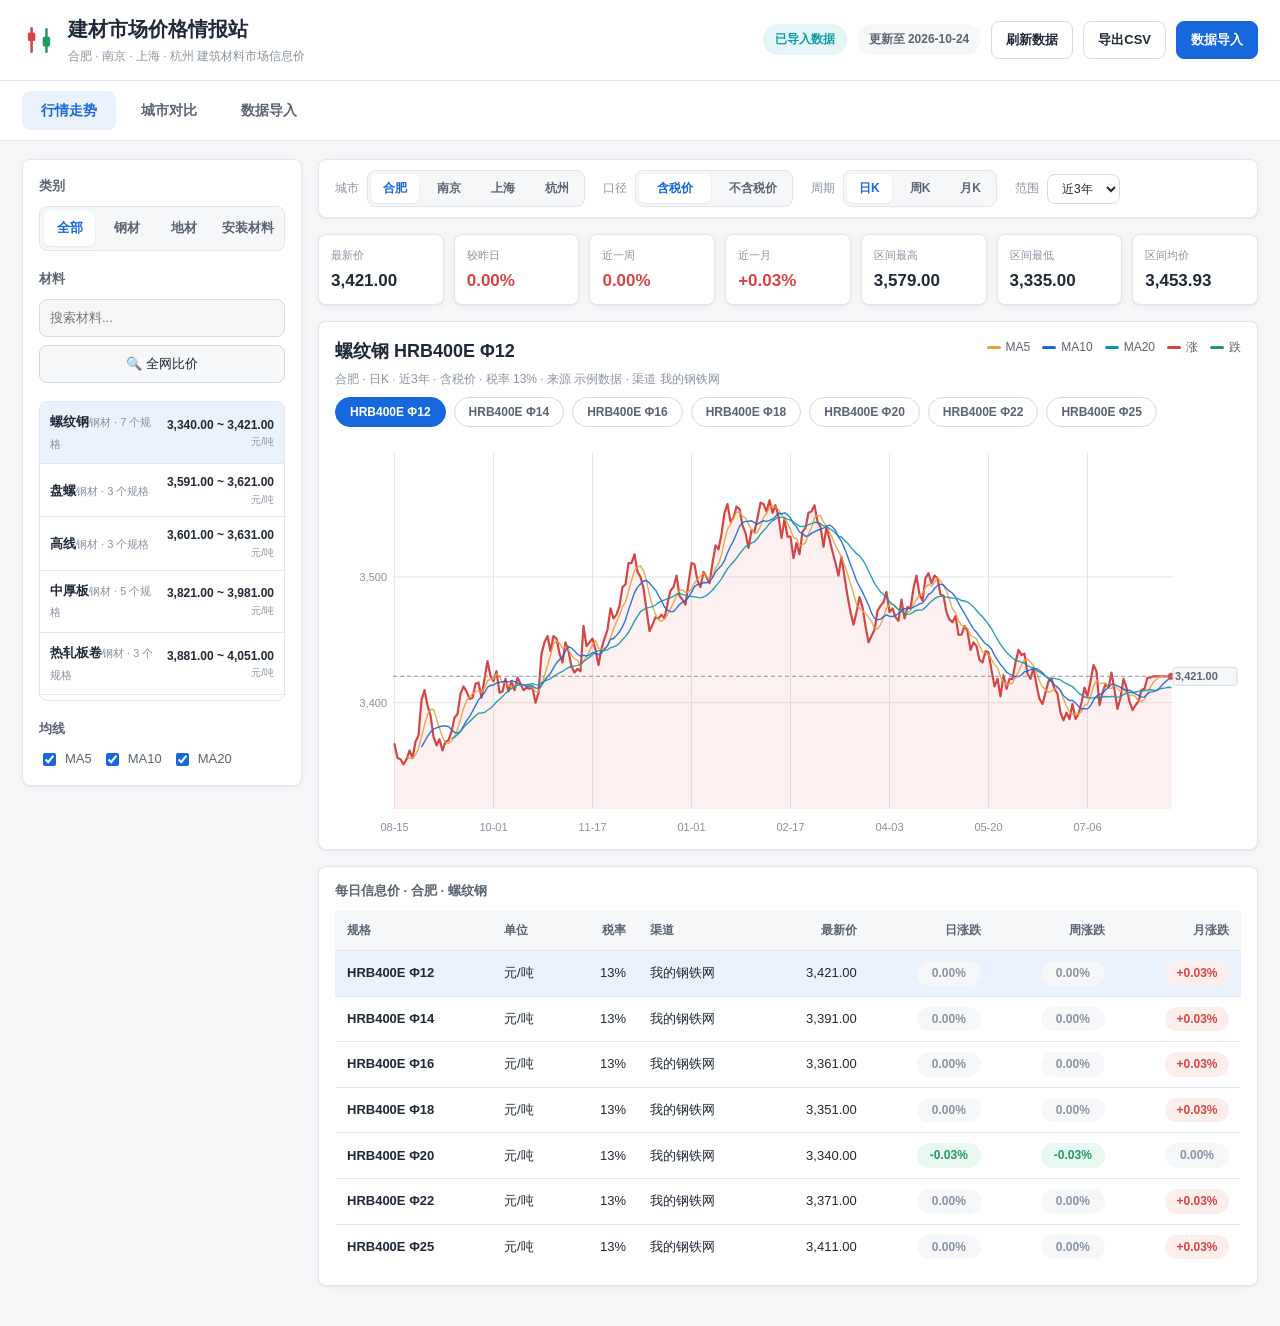
==== web/index.html @ da62ad1b "feat: 钢材新增硅钢（无取向/取向）5个规格；新增全网比价搜索（京东/淘宝 Top20 带图）" ====
<!DOCTYPE html>
<html lang="zh-CN">
<head>
  <meta charset="UTF-8">
  <meta name="viewport" content="width=device-width, initial-scale=1">
  <meta name="color-scheme" content="light">
  <title>建材市场价格情报站</title>
  <link rel="icon" href="data:image/svg+xml,%3Csvg xmlns='http://www.w3.org/2000/svg' viewBox='0 0 32 32'%3E%3Crect x='4' y='9' width='7' height='9' rx='1.5' fill='%23d64545'/%3E%3Cline x1='7.5' y1='5' x2='7.5' y2='27' stroke='%23d64545' stroke-width='2.4'/%3E%3Crect x='21' y='13' width='7' height='9' rx='1.5' fill='%231f9d61'/%3E%3Cline x1='24.5' y1='6' x2='24.5' y2='27' stroke='%231f9d61' stroke-width='2.4'/%3E%3C/svg%3E">
  <link rel="stylesheet" href="styles.css?v=20261024a">
</head>
<body>
  <header class="app-header">
    <div class="brand">
      <svg class="brand-icon" viewBox="0 0 32 32" aria-hidden="true">
        <line x1="9" y1="5" x2="9" y2="9" stroke="#d64545" stroke-width="2.4" stroke-linecap="round"/>
        <line x1="9" y1="17" x2="9" y2="27" stroke="#d64545" stroke-width="2.4" stroke-linecap="round"/>
        <rect x="5.5" y="9" width="7" height="8" rx="1.5" fill="#d64545"/>
        <line x1="23" y1="6" x2="23" y2="13" stroke="#1f9d61" stroke-width="2.4" stroke-linecap="round"/>
        <line x1="23" y1="22" x2="23" y2="27" stroke="#1f9d61" stroke-width="2.4" stroke-linecap="round"/>
        <rect x="19.5" y="13" width="7" height="9" rx="1.5" fill="#1f9d61"/>
      </svg>
      <div class="brand-text">
        <h1>建材市场价格情报站</h1>
        <p>合肥 · 南京 · 上海 · 杭州 建筑材料市场信息价</p>
      </div>
    </div>
    <div class="header-actions">
      <span id="sourceBadge" class="source-badge">示例数据</span>
      <span id="updateBadge" class="update-badge">更新中…</span>
      <button id="refreshBtn" class="btn ghost" type="button" title="立即检查并更新到最新交易日">刷新数据</button>
      <button id="exportBtn" class="btn ghost" type="button" title="导出当前行情数据为 CSV">导出CSV</button>
      <button id="goImportBtn" class="btn primary" type="button">数据导入</button>
    </div>
  </header>

  <nav class="tab-bar" aria-label="主导航">
    <button class="tab active" data-view="market" type="button">行情走势</button>
    <button class="tab" data-view="compare" type="button">城市对比</button>
    <button class="tab" data-view="import" type="button">数据导入</button>
  </nav>

  <main id="app" class="app-main">
    <section id="view-market" class="view active">
      <div class="market-layout">
        <aside class="panel controls-panel">
          <div class="panel-title">类别</div>
          <div id="categorySeg" class="segmented"></div>
          <div class="panel-title">材料</div>
          <input id="materialSearch" class="search-input" type="search" placeholder="搜索材料..." autocomplete="off">
          <button id="webSearchBtn" class="ws-open-btn" type="button">🔍 全网比价</button>
          <div id="materialList" class="material-list"></div>
          <div class="panel-title ma-title">均线</div>
          <div id="maToggles" class="ma-toggles">
            <label><input type="checkbox" data-ma="ma5" checked> MA5</label>
            <label><input type="checkbox" data-ma="ma10" checked> MA10</label>
            <label><input type="checkbox" data-ma="ma20" checked> MA20</label>
          </div>
        </aside>

        <div class="market-main">
          <div class="panel quick-controls">
            <div class="quick-group">
              <span class="quick-label">城市</span>
              <div id="citySeg" class="segmented"></div>
            </div>
            <div class="quick-group">
              <span class="quick-label">口径</span>
              <div id="priceModeSeg" class="segmented"></div>
            </div>
            <div class="quick-group">
              <span class="quick-label">周期</span>
              <div id="periodSeg" class="segmented"></div>
            </div>
            <div class="quick-group">
              <span class="quick-label">范围</span>
              <select id="rangeSelect" class="range-select">
                <option value="1">近1月</option>
                <option value="3">近3月</option>
                <option value="6">近6月</option>
                <option value="12">近1年</option>
                <option value="36" selected>近3年</option>
                <option value="0">全部</option>
              </select>
            </div>
          </div>
          <div id="quoteStrip" class="quote-strip"></div>
          <div class="panel chart-panel">
            <div class="chart-head">
              <div class="chart-title-box">
                <h2 id="chartTitle">螺纹钢</h2>
                <p id="chartSub" class="chart-sub"></p>
              </div>
              <div id="maLegend" class="ma-legend"></div>
            </div>
            <div id="specChips" class="spec-chips"></div>
            <div id="candleChart" class="chart-wrap"></div>
          </div>
          <div id="priceTablePanel" class="panel table-panel">
            <div class="panel-title">每日信息价 · <span id="tableCityLabel">合肥</span></div>
            <div class="table-scroll">
              <table id="priceTable" class="data-table"></table>
            </div>
            <div id="priceCards" class="price-cards"></div>
          </div>
        </div>
      </div>

      <div class="panel web-search-panel hidden" id="webSearchPanel">
        <div class="panel-title">全网比价 <span class="ws-sub">京东 / 淘宝 · 最相关 20 条</span></div>
        <div class="ws-bar">
          <input id="webSearchKw" class="search-input" type="search" placeholder="输入材料或商品关键词，如：不锈钢板 304、PPR水管、硅钢..." autocomplete="off">
          <button id="webSearchGo" class="btn ws-go-btn" type="button">搜索</button>
        </div>
        <div id="webSearchStatus" class="ws-status"></div>
        <div id="webSearchResults" class="ws-grid"></div>
      </div>
    </section>

    <section id="view-compare" class="view">
      <div class="panel compare-toolbar">
        <div class="toolbar-group">
          <label for="compareMaterialSelect">材料</label>
          <select id="compareMaterialSelect"></select>
        </div>
        <div class="toolbar-group">
          <label for="comparePeriodSelect">周期</label>
          <select id="comparePeriodSelect">
            <option value="daily">日K</option>
            <option value="weekly">周K</option>
            <option value="monthly">月K</option>
          </select>
        </div>
        <div class="toolbar-group">
          <label for="compareRangeSelect">时间范围</label>
          <select id="compareRangeSelect">
            <option value="1">近1月</option>
            <option value="3">近3月</option>
            <option value="6" selected>近6月</option>
            <option value="12">近1年</option>
            <option value="36" selected>近3年</option>
            <option value="0">全部</option>
          </select>
        </div>
        <div class="toolbar-group">
          <label for="comparePriceModeSelect">价格口径</label>
          <select id="comparePriceModeSelect">
            <option value="tax">含税价</option>
            <option value="noTax">不含税价</option>
          </select>
        </div>
      </div>

      <div class="panel chart-panel">
        <div class="chart-head">
          <div class="chart-title-box">
            <h2>城市涨跌对比</h2>
            <p id="compareSub" class="chart-sub"></p>
          </div>
          <div id="compareLegend" class="ma-legend"></div>
        </div>
        <div id="compareChart" class="chart-wrap tall"></div>
      </div>

      <div class="panel table-panel">
        <div class="panel-title">城市行情对比</div>
        <div class="table-scroll">
          <table id="compareTable" class="data-table"></table>
        </div>
      </div>

      <div id="miniGrid" class="mini-grid"></div>
    </section>

    <section id="view-import" class="view">
      <div class="panel">
        <div class="panel-title">快速读取市场信息价</div>
        <p class="import-hint">
          从造价信息网站、价格发布页复制文本，或上传 CSV / TXT 文件后点击“解析预览”。支持“日期 城市 材料 价格”以及“日期,城市,材料,价格”等常见格式。
        </p>
        <textarea id="importText" class="import-textarea" placeholder="示例：
2026-08-01 合肥 螺纹钢 HRB400E Φ12-14 3620元/吨
2026-08-01 南京 螺纹钢 HRB400E Φ12-14 3700元/吨
2026-08-01 上海 螺纹钢 HRB400E Φ12-14 3850元/吨
2026-08-01 杭州 螺纹钢 HRB400E Φ12-14 3840元/吨

或 CSV 格式：
日期,城市,材料,价格
2026-08-01,合肥,水泥,385
2026-08-02,合肥,水泥,388"></textarea>
        <div class="import-actions">
          <input id="fileInput" type="file" accept=".csv,.txt,.tsv" hidden>
          <button id="fileBtn" class="btn ghost" type="button">选择文件</button>
          <button id="parseBtn" class="btn primary" type="button">解析预览</button>
          <button id="clearImportBtn" class="btn ghost" type="button">清空</button>
        </div>
      </div>

      <div class="panel">
        <div class="panel-title">每日自动更新</div>
        <p class="import-hint">
          页面每次打开、每 30 分钟和跨天时都会自动检查，并把行情补到最新交易日。你也可以填写自己的数据接口地址（JSON 或 CSV，含日期、城市、材料、含税价/不含税价、来源等字段），页面会按此地址每日自动拉取；钢铁类材料优先采用我的钢铁网，有色材料采用上海有色网，其他材料采用广材网。
        </p>
        <div class="update-row">
          <input id="dataUrlInput" class="search-input" type="url" placeholder="https://你的数据接口/price.json（可留空）">
          <button id="saveDataUrlBtn" class="btn primary" type="button">保存并更新</button>
          <button id="clearDataUrlBtn" class="btn ghost" type="button">清除</button>
        </div>
        <div id="updateStatus" class="update-status"></div>
        <p class="mode-tip">广材网等网站需要登录授权，浏览器直接抓取会被跨域限制拦截；推荐由后端每日抓取后提供 JSON/CSV 地址（参考项目里的 server 目录）。未配置外部数据源时，页面会用内置行情自动延续到最新交易日，保证每天打开都是最新的。</p>
      </div>

      <div id="importPreview" class="import-preview hidden"></div>

      <div class="panel">
        <div class="panel-title">支持格式</div>
        <div class="format-guide">
          <div class="guide-col">
            <h3>带表头的 CSV / TSV</h3>
            <pre>日期,城市,材料,规格,单位,税率,含税价,不含税价,来源
2026-08-01,合肥,螺纹钢,HRB400E Φ12-14,元/吨,13%,3620,3203.54,广材网
2026-08-01,南京,螺纹钢,HRB400E Φ12-14,元/吨,13%,3710,3283.19,广材网</pre>
            <p>列名可包含：日期、城市、材料、规格、单位、税率、含税价、不含税价、来源/渠道；只填其中一种价格会自动换算。同一材料同一天有多条记录时按渠道优先级取数：我的钢铁网 / 上海有色网 &gt; 广材网 &gt; 造价信息网 &gt; 手动导入。</p>
          </div>
          <div class="guide-col">
            <h3>网页复制的纯文本</h3>
            <pre>8月1日 合肥 螺纹钢 3620元/吨
2026-08-01 上海 水泥 P.O42.5 445元/吨</pre>
            <p>自动识别日期、城市、材料名称与价格；未标注城市时按当前选中城市处理。</p>
          </div>
          <div class="guide-col">
            <h3>其他说明</h3>
            <ul>
              <li>应用导入数据后会替换当前行情数据，可用“恢复示例数据”还原。</li>
              <li>只提供单日价格时，K 线会以该价格绘制。</li>
              <li>当前版本支持合肥、南京、上海、杭州四城。</li>
            </ul>
          </div>
        </div>
      </div>
    </section>
  </main>

  <div id="toast" class="toast hidden" role="status"></div>
  <script src="data.js?v=20261024a"></script>
  <script src="app.js?v=20261024a"></script>
</body>
</html>
---- web/styles.css ----
:root {
  --bg: #f5f7f9;
  --panel: #ffffff;
  --line: #e3e7ec;
  --line-strong: #d4dae2;
  --text: #1f2937;
  --text-2: #5b6472;
  --text-3: #8a93a1;
  --primary: #1668dc;
  --primary-weak: #eaf2fe;
  --up: #d64545;
  --up-weak: #fdeeee;
  --down: #1f9d61;
  --down-weak: #e9f8f0;
  --amber: #e8a13c;
  --amber-weak: #fdf3e2;
  --teal: #0e9aa7;
  --teal-weak: #e6f6f7;
  --radius: 8px;
  --shadow: 0 1px 2px rgba(16, 24, 40, 0.05), 0 1px 8px rgba(16, 24, 40, 0.04);
  font-size: 16px;
}

* {
  box-sizing: border-box;
}

html,
body {
  margin: 0;
  padding: 0;
}

body {
  background: var(--bg);
  color: var(--text);
  font-family: -apple-system, BlinkMacSystemFont, "Segoe UI", "PingFang SC", "Hiragino Sans GB", "Microsoft YaHei", sans-serif;
  font-size: 14px;
  line-height: 1.55;
}

button,
select,
input,
textarea {
  font: inherit;
  color: inherit;
}

button {
  cursor: pointer;
}

.hidden {
  display: none !important;
}

.app-header {
  display: flex;
  align-items: center;
  justify-content: space-between;
  gap: 20px;
  padding: 14px 22px;
  background: var(--panel);
  border-bottom: 1px solid var(--line);
}

.brand {
  display: flex;
  align-items: center;
  gap: 12px;
  min-width: 0;
}

.brand-icon {
  width: 34px;
  height: 34px;
  flex-shrink: 0;
}

.brand-text h1 {
  margin: 0;
  font-size: 20px;
  font-weight: 700;
  letter-spacing: 0;
  white-space: nowrap;
}

.brand-text p {
  margin: 2px 0 0;
  font-size: 12px;
  color: var(--text-3);
  white-space: nowrap;
}

.header-actions {
  display: flex;
  align-items: center;
  gap: 10px;
  flex-shrink: 0;
}

.source-badge {
  display: inline-flex;
  align-items: center;
  gap: 6px;
  padding: 6px 12px;
  border-radius: 999px;
  background: var(--primary-weak);
  color: var(--primary);
  font-size: 12px;
  font-weight: 600;
  white-space: nowrap;
}

.source-badge.imported {
  background: var(--teal-weak);
  color: var(--teal);
}

.update-badge {
  display: inline-flex;
  align-items: center;
  padding: 6px 12px;
  border-radius: 999px;
  background: var(--bg);
  color: var(--text-2);
  font-size: 12px;
  font-weight: 600;
  white-space: nowrap;
  font-variant-numeric: tabular-nums;
}

.btn {
  display: inline-flex;
  align-items: center;
  justify-content: center;
  gap: 6px;
  border: 1px solid var(--line-strong);
  border-radius: var(--radius);
  background: var(--panel);
  padding: 8px 14px;
  font-size: 13px;
  font-weight: 600;
  color: var(--text);
  transition: background 0.15s, border-color 0.15s, transform 0.1s;
}

.btn:hover {
  background: var(--bg);
}

.btn:active {
  transform: translateY(1px);
}

.btn.primary {
  background: var(--primary);
  border-color: var(--primary);
  color: #fff;
}

.btn.primary:hover {
  background: #1155c4;
}

.btn.ghost {
  border-color: var(--line-strong);
  background: transparent;
}

.tab-bar {
  display: flex;
  gap: 6px;
  padding: 10px 22px;
  background: var(--panel);
  border-bottom: 1px solid var(--line);
  position: sticky;
  top: 0;
  z-index: 20;
}

.tab {
  border: 1px solid transparent;
  border-radius: var(--radius);
  background: transparent;
  padding: 8px 18px;
  font-size: 14px;
  font-weight: 600;
  color: var(--text-2);
}

.tab:hover {
  color: var(--primary);
  background: var(--bg);
}

.tab.active {
  background: var(--primary-weak);
  color: var(--primary);
}

.app-main {
  max-width: 1440px;
  margin: 0 auto;
  padding: 18px 22px 40px;
  min-width: 0;
}

.view {
  display: none;
  min-width: 0;
}

.view.active {
  display: block;
}

.panel {
  background: var(--panel);
  border: 1px solid var(--line);
  border-radius: var(--radius);
  box-shadow: var(--shadow);
  padding: 16px;
}

.panel-title {
  font-size: 13px;
  font-weight: 700;
  color: var(--text-2);
  margin: 0 0 10px;
}

.market-layout {
  display: grid;
  grid-template-columns: 280px minmax(0, 1fr);
  gap: 16px;
  align-items: start;
  min-width: 0;
}

.controls-panel {
  position: sticky;
  top: 68px;
  max-height: calc(100vh - 90px);
  overflow: auto;
  min-width: 0;
  max-width: 100%;
}

.controls-panel .panel-title:not(:first-child) {
  margin-top: 18px;
}

.segmented {
  display: grid;
  grid-auto-flow: column;
  grid-auto-columns: 1fr;
  gap: 6px;
  background: var(--bg);
  border: 1px solid var(--line);
  border-radius: var(--radius);
  padding: 4px;
}

.seg-btn {
  border: none;
  background: transparent;
  border-radius: 6px;
  padding: 7px 6px;
  font-size: 13px;
  font-weight: 600;
  color: var(--text-2);
  white-space: nowrap;
}

.seg-btn:hover {
  color: var(--primary);
}

.seg-btn.active {
  background: var(--panel);
  color: var(--primary);
  box-shadow: 0 1px 2px rgba(16, 24, 40, 0.08);
}

.search-input {
  width: 100%;
  border: 1px solid var(--line-strong);
  border-radius: var(--radius);
  background: var(--bg);
  padding: 8px 10px;
  font-size: 13px;
  outline: none;
}

.search-input:focus {
  border-color: var(--primary);
  background: var(--panel);
}

.material-list {
  max-height: 300px;
  overflow: auto;
  border: 1px solid var(--line);
  border-radius: var(--radius);
  margin-top: 8px;
  min-width: 0;
  max-width: 100%;
}

.mat-item {
  display: flex;
  align-items: center;
  gap: 10px;
  width: 100%;
  border: none;
  border-bottom: 1px solid var(--line);
  background: transparent;
  padding: 9px 10px;
  text-align: left;
}

.mat-item:last-child {
  border-bottom: none;
}

.mat-item:hover {
  background: var(--bg);
}

.mat-item.active {
  background: var(--primary-weak);
}

.mat-name {
  font-size: 13px;
  font-weight: 600;
  color: var(--text);
}

.mat-spec {
  font-size: 11px;
  color: var(--text-3);
  margin-top: 2px;
}

.mat-price {
  margin-left: auto;
  text-align: right;
  font-size: 12px;
  font-weight: 700;
  color: var(--text);
  font-variant-numeric: tabular-nums;
  white-space: nowrap;
}

.mat-price small {
  display: block;
  font-size: 10px;
  font-weight: 500;
  color: var(--text-3);
}

.ma-toggles {
  display: flex;
  gap: 10px;
  flex-wrap: wrap;
}

.ma-toggles label {
  display: inline-flex;
  align-items: center;
  gap: 6px;
  font-size: 13px;
  color: var(--text-2);
  cursor: pointer;
}

.ma-toggles input {
  accent-color: var(--primary);
}

.range-select,
.toolbar-group select {
  width: 100%;
  border: 1px solid var(--line-strong);
  border-radius: var(--radius);
  background: var(--panel);
  padding: 8px 10px;
  font-size: 13px;
  outline: none;
}

.range-select:focus,
.toolbar-group select:focus {
  border-color: var(--primary);
}

.market-main {
  display: flex;
  flex-direction: column;
  gap: 16px;
  width: 100%;
  min-width: 0;
  max-width: 100%;
}

.quick-controls {
  display: flex;
  flex-wrap: wrap;
  align-items: center;
  gap: 12px 18px;
  padding: 10px 16px;
}

.quick-group {
  display: flex;
  align-items: center;
  gap: 8px;
  min-width: 0;
}

.quick-label {
  font-size: 12px;
  color: var(--text-3);
  white-space: nowrap;
}

.quick-group .segmented {
  padding: 3px;
}

.quick-group .seg-btn {
  padding: 5px 12px;
  font-size: 12px;
}

.quick-group .range-select {
  width: auto;
  padding: 6px 10px;
  font-size: 12px;
}

.price-cards {
  display: none;
}

.price-card {
  border: 1px solid var(--line);
  border-radius: var(--radius);
  padding: 10px 12px;
  margin-bottom: 8px;
  cursor: pointer;
}

.price-card.active {
  border-color: var(--primary);
  background: var(--primary-weak);
}

.price-card:last-child {
  margin-bottom: 0;
}

.price-card-head {
  display: flex;
  align-items: baseline;
  justify-content: space-between;
  gap: 10px;
}

.price-card-name {
  font-size: 14px;
  font-weight: 600;
}

.price-card-spec {
  font-size: 11px;
  color: var(--text-3);
  margin-top: 2px;
}

.price-card-price {
  font-size: 16px;
  font-weight: 700;
  font-variant-numeric: tabular-nums;
  white-space: nowrap;
}

.price-card-meta {
  display: flex;
  align-items: center;
  gap: 6px;
  flex-wrap: wrap;
  margin-top: 8px;
}

.price-card-meta .label {
  font-size: 11px;
  color: var(--text-3);
}

.quote-strip {
  display: grid;
  grid-template-columns: repeat(7, minmax(0, 1fr));
  gap: 10px;
}

.q-card {
  background: var(--panel);
  border: 1px solid var(--line);
  border-radius: var(--radius);
  box-shadow: var(--shadow);
  padding: 12px 12px 10px;
  min-width: 0;
}

.q-label {
  font-size: 11px;
  color: var(--text-3);
  white-space: nowrap;
  overflow: hidden;
  text-overflow: ellipsis;
}

.q-value {
  font-size: 17px;
  font-weight: 700;
  color: var(--text);
  margin-top: 4px;
  font-variant-numeric: tabular-nums;
  white-space: nowrap;
  overflow: hidden;
  text-overflow: ellipsis;
}

.q-value.up {
  color: var(--up);
}

.q-value.down {
  color: var(--down);
}

.chart-panel {
  padding: 16px 16px 12px;
}

.chart-head {
  display: flex;
  align-items: flex-start;
  justify-content: space-between;
  gap: 12px;
  margin-bottom: 8px;
}

.chart-title-box h2 {
  margin: 0;
  font-size: 18px;
  font-weight: 700;
}

.chart-sub {
  margin: 4px 0 0;
  font-size: 12px;
  color: var(--text-3);
}

.ma-legend {
  display: flex;
  flex-wrap: wrap;
  gap: 12px;
  align-items: center;
  justify-content: flex-end;
  font-size: 12px;
  color: var(--text-2);
}

.legend-item {
  display: inline-flex;
  align-items: center;
  gap: 5px;
  white-space: nowrap;
}

.legend-dot {
  width: 14px;
  height: 3px;
  border-radius: 2px;
}

.chart-wrap {
  position: relative;
  width: 100%;
  min-width: 0;
  max-width: 100%;
  min-height: 340px;
  overflow: hidden;
}

.spec-chips {
  display: flex;
  flex-wrap: wrap;
  gap: 8px;
  margin: 2px 0 10px;
}

.spec-chip {
  border: 1px solid var(--line-strong);
  border-radius: 999px;
  background: var(--panel);
  color: var(--text-2);
  padding: 5px 14px;
  font-size: 12px;
  font-weight: 600;
  white-space: nowrap;
}

.spec-chip:hover {
  color: var(--primary);
  border-color: var(--primary);
}

.spec-chip.active {
  background: var(--primary);
  border-color: var(--primary);
  color: #fff;
}

.data-table tbody tr.active-row {
  background: var(--primary-weak);
}

.chart-wrap.tall {
  min-height: 400px;
}

.chart-wrap svg {
  display: block;
  width: 100%;
  height: auto;
  user-select: none;
}

.kline-grid {
  stroke: var(--line);
  stroke-width: 1;
}

.kline-axis {
  fill: var(--text-3);
  font-size: 11px;
  font-variant-numeric: tabular-nums;
}

.candle-up {
  fill: var(--up);
}

.candle-down {
  fill: var(--down);
}

.wick-up {
  stroke: var(--up);
}

.wick-down {
  stroke: var(--down);
}

.last-line {
  stroke: var(--text-3);
  stroke-width: 1;
  stroke-dasharray: 4 3;
}

.last-label {
  fill: var(--text-2);
  font-size: 11px;
  font-weight: 600;
  font-variant-numeric: tabular-nums;
}

.cross-v {
  stroke: var(--text-2);
  stroke-width: 1;
  stroke-dasharray: 3 3;
  opacity: 0.8;
}

.cross-h {
  stroke: var(--text-2);
  stroke-width: 1;
  stroke-dasharray: 3 3;
  opacity: 0.8;
}

.hover-mark {
  fill: rgba(22, 104, 220, 0.08);
}

.chart-tip {
  position: absolute;
  top: 8px;
  left: 8px;
  pointer-events: none;
  background: var(--panel);
  border: 1px solid var(--line-strong);
  border-radius: var(--radius);
  box-shadow: 0 4px 16px rgba(16, 24, 40, 0.12);
  padding: 10px 12px;
  font-size: 12px;
  min-width: 168px;
  z-index: 5;
}

.tip-date {
  font-weight: 700;
  color: var(--text);
  margin-bottom: 6px;
}

.tip-row {
  display: flex;
  justify-content: space-between;
  gap: 12px;
  color: var(--text-2);
  margin-top: 2px;
}

.tip-row b {
  color: var(--text);
  font-variant-numeric: tabular-nums;
}

.tip-row b.up {
  color: var(--up);
}

.tip-row b.down {
  color: var(--down);
}

.tip-chg {
  margin-top: 6px;
  padding-top: 6px;
  border-top: 1px solid var(--line);
  font-weight: 700;
  font-variant-numeric: tabular-nums;
}

.tip-chg.up {
  color: var(--up);
}

.tip-chg.down {
  color: var(--down);
}

.tip-city {
  display: flex;
  justify-content: space-between;
  gap: 14px;
  margin-top: 3px;
}

.tip-city .city-name {
  color: var(--text-2);
}

.tip-city .city-val {
  font-weight: 700;
  color: var(--text);
  font-variant-numeric: tabular-nums;
}

.tip-city .city-chg {
  font-weight: 600;
  font-variant-numeric: tabular-nums;
}

.empty-chart {
  display: flex;
  align-items: center;
  justify-content: center;
  min-height: 260px;
  color: var(--text-3);
  font-size: 13px;
}

.table-panel {
  padding-top: 14px;
}

.table-scroll {
  overflow-x: auto;
}

.data-table {
  width: 100%;
  border-collapse: collapse;
  font-size: 13px;
  white-space: nowrap;
}

.data-table th,
.data-table td {
  padding: 10px 12px;
  border-bottom: 1px solid var(--line);
  text-align: left;
}

.data-table th {
  position: sticky;
  top: 0;
  background: var(--bg);
  color: var(--text-2);
  font-size: 12px;
  font-weight: 600;
  z-index: 1;
}

.data-table td.num,
.data-table th.num {
  text-align: right;
  font-variant-numeric: tabular-nums;
}

.data-table tbody tr:hover {
  background: var(--bg);
}

.data-table tbody tr:last-child td {
  border-bottom: none;
}

.chip {
  display: inline-flex;
  align-items: center;
  justify-content: center;
  min-width: 64px;
  padding: 3px 8px;
  border-radius: 999px;
  font-size: 12px;
  font-weight: 600;
  font-variant-numeric: tabular-nums;
}

.chip.up {
  background: var(--up-weak);
  color: var(--up);
}

.chip.down {
  background: var(--down-weak);
  color: var(--down);
}

.chip.flat {
  background: var(--bg);
  color: var(--text-3);
}

.mat-cell {
  font-weight: 600;
  color: var(--text);
}

.spec-cell {
  color: var(--text-3);
  font-size: 12px;
}

.compare-toolbar {
  display: flex;
  gap: 16px;
  flex-wrap: wrap;
  margin-bottom: 16px;
}

.toolbar-group {
  display: flex;
  align-items: center;
  gap: 8px;
  min-width: 180px;
  flex: 1;
}

.toolbar-group label {
  font-size: 13px;
  color: var(--text-2);
  white-space: nowrap;
}

.toolbar-group select {
  flex: 1;
}

.mini-grid {
  display: grid;
  grid-template-columns: repeat(4, minmax(0, 1fr));
  gap: 12px;
  margin-top: 16px;
}

.mini-card {
  background: var(--panel);
  border: 1px solid var(--line);
  border-radius: var(--radius);
  box-shadow: var(--shadow);
  padding: 12px;
  min-width: 0;
}

.mini-head {
  display: flex;
  align-items: center;
  justify-content: space-between;
  gap: 8px;
  margin-bottom: 8px;
}

.mini-city {
  font-size: 14px;
  font-weight: 700;
  display: inline-flex;
  align-items: center;
  gap: 7px;
}

.city-dot {
  width: 9px;
  height: 9px;
  border-radius: 50%;
  display: inline-block;
}

.mini-price {
  font-size: 13px;
  font-weight: 700;
  font-variant-numeric: tabular-nums;
}

.mini-chg {
  font-size: 12px;
  font-weight: 600;
  font-variant-numeric: tabular-nums;
}

.mini-chg.up {
  color: var(--up);
}

.mini-chg.down {
  color: var(--down);
}

.mini-chart {
  position: relative;
  width: 100%;
  min-height: 150px;
}

.mini-chart svg {
  display: block;
  width: 100%;
  height: auto;
}

.import-hint {
  margin: 0 0 12px;
  font-size: 13px;
  color: var(--text-2);
  line-height: 1.7;
}

.import-textarea {
  width: 100%;
  min-height: 260px;
  resize: vertical;
  border: 1px solid var(--line-strong);
  border-radius: var(--radius);
  background: var(--bg);
  padding: 12px;
  font-size: 13px;
  font-family: "SFMono-Regular", Consolas, "Liberation Mono", Menlo, monospace;
  line-height: 1.6;
  outline: none;
}

.import-textarea:focus {
  border-color: var(--primary);
  background: var(--panel);
}

.import-actions {
  display: flex;
  gap: 10px;
  margin-top: 12px;
  flex-wrap: wrap;
}

.update-row {
  display: flex;
  gap: 10px;
  flex-wrap: wrap;
}

.update-row .search-input {
  flex: 1;
  min-width: 240px;
}

.update-status {
  margin-top: 12px;
  padding: 12px 14px;
  border-radius: var(--radius);
  background: var(--bg);
  font-size: 12px;
  color: var(--text-2);
}

.update-line {
  padding: 2px 0;
  word-break: break-all;
}

.import-preview {
  margin-top: 16px;
  background: var(--panel);
  border: 1px solid var(--line);
  border-radius: var(--radius);
  box-shadow: var(--shadow);
  padding: 16px;
}

.preview-stats {
  display: flex;
  gap: 12px;
  flex-wrap: wrap;
  margin: 10px 0 14px;
}

.preview-stat {
  padding: 10px 14px;
  border-radius: var(--radius);
  background: var(--bg);
  font-size: 13px;
}

.preview-stat b {
  font-size: 16px;
  margin-right: 4px;
}

.preview-stat.good {
  background: var(--down-weak);
  color: var(--down);
}

.preview-stat.bad {
  background: var(--up-weak);
  color: var(--up);
}

.preview-actions {
  display: flex;
  gap: 10px;
  margin-bottom: 14px;
  flex-wrap: wrap;
}

.error-list {
  margin-top: 12px;
  padding: 10px 12px;
  background: var(--up-weak);
  border-radius: var(--radius);
  font-size: 12px;
  color: var(--up);
  max-height: 160px;
  overflow: auto;
}

.error-list div {
  margin-top: 3px;
}

.format-guide {
  display: grid;
  grid-template-columns: repeat(3, minmax(0, 1fr));
  gap: 16px;
}

.guide-col h3 {
  margin: 0 0 8px;
  font-size: 13px;
  color: var(--text);
}

.guide-col pre {
  margin: 0;
  padding: 10px;
  background: var(--bg);
  border-radius: var(--radius);
  font-size: 12px;
  line-height: 1.6;
  overflow-x: auto;
  color: var(--text-2);
}

.guide-col p {
  margin: 8px 0 0;
  font-size: 12px;
  color: var(--text-3);
  line-height: 1.7;
}

.guide-col ul {
  margin: 8px 0 0;
  padding-left: 18px;
  font-size: 12px;
  color: var(--text-3);
  line-height: 1.9;
}

.toast {
  position: fixed;
  left: 50%;
  bottom: 28px;
  transform: translateX(-50%);
  background: #263041;
  color: #fff;
  padding: 10px 18px;
  border-radius: var(--radius);
  font-size: 13px;
  box-shadow: 0 6px 24px rgba(16, 24, 40, 0.24);
  z-index: 100;
  max-width: 90vw;
}

.toast.ok {
  background: var(--down);
}

.toast.err {
  background: var(--up);
}

@media (max-width: 1080px) {
  .market-layout {
    grid-template-columns: 1fr;
  }

  .controls-panel {
    position: static;
    max-height: none;
  }

  .material-list {
    max-height: 220px;
  }

  .quote-strip {
    grid-template-columns: repeat(4, minmax(0, 1fr));
  }

  .mini-grid {
    grid-template-columns: repeat(2, minmax(0, 1fr));
  }

  .format-guide {
    grid-template-columns: 1fr;
  }
}

@media (max-width: 720px) {
  .app-header {
    flex-wrap: wrap;
    padding: 12px 14px;
  }

  .brand-text p {
    white-space: normal;
  }

  .tab-bar,
  .app-main {
    padding-left: 12px;
    padding-right: 12px;
  }

  .tab-bar {
    position: static;
    padding-top: 8px;
    padding-bottom: 8px;
  }

  .app-main {
    padding-top: 10px;
    padding-bottom: 30px;
  }

  .market-layout {
    display: flex;
    flex-direction: column;
    gap: 10px;
    width: 100%;
    min-width: 0;
    max-width: 100%;
  }

  .controls-panel {
    position: static;
    max-height: none;
    padding: 12px;
    width: 100%;
    min-width: 0;
    max-width: 100%;
    overflow: hidden;
  }

  .ma-title,
  #maToggles {
    display: none;
  }

  .material-list {
    display: flex;
    gap: 8px;
    max-height: none;
    width: 100%;
    min-width: 0;
    max-width: 100%;
    margin-top: 8px;
    padding-bottom: 6px;
    overflow-x: auto;
    overflow-y: hidden;
    border: none;
  }

  .mat-item {
    min-width: 168px;
    flex: 0 0 auto;
    flex-shrink: 0;
    border: 1px solid var(--line);
    border-radius: var(--radius);
  }

  .mat-item:last-child {
    border-bottom: 1px solid var(--line);
  }

  .quick-controls {
    position: sticky;
    top: 0;
    z-index: 15;
    flex-wrap: nowrap;
    gap: 10px;
    padding: 10px;
    overflow-x: auto;
    max-width: 100%;
    min-width: 0;
  }

  .quick-controls::-webkit-scrollbar {
    display: none;
  }

  .quick-group {
    flex-shrink: 0;
  }

  .quick-label {
    display: none;
  }

  .quick-group .seg-btn {
    padding: 6px 12px;
  }

  .chart-panel {
    padding: 12px 10px 8px;
  }

  .chart-wrap {
    min-height: 280px;
  }

  #priceTablePanel .table-scroll {
    display: none;
  }

  .price-cards {
    display: block;
  }

  .quote-strip {
    grid-template-columns: repeat(3, minmax(0, 1fr));
    gap: 8px;
  }

  .q-card {
    padding: 10px;
  }

  .q-value {
    font-size: 15px;
  }

  .chart-head {
    flex-direction: column;
  }

  .ma-legend {
    justify-content: flex-start;
  }

  .compare-toolbar {
    flex-direction: column;
  }

  .toolbar-group {
    min-width: 0;
    flex: none;
  }

  .mini-grid {
    grid-template-columns: 1fr;
  }

  .header-actions {
    width: 100%;
    flex-wrap: wrap;
  }

  .header-actions .btn,
  .header-actions .source-badge,
  .header-actions .update-badge {
    flex: 1 1 auto;
    padding: 6px 10px;
    font-size: 12px;
  }
}

/* ===== 全网比价 ===== */
.ws-open-btn{ margin: 8px 0 10px; width: 100%; padding: 8px 10px; border: 1px solid #d0d7de; border-radius: 8px; background: #f6f8fa; cursor: pointer; font-size: 13px; }
.ws-open-btn:hover{ background: #eef2f6; }
.ws-sub{ font-weight: normal; font-size: 12px; color: #656d76; margin-left: 8px; }
.web-search-panel{ margin-top: 16px; }
.ws-bar{ display: flex; gap: 8px; margin: 10px 0; }
.ws-bar .search-input{ flex: 1; }
.ws-go-btn{ padding: 8px 18px; border: none; border-radius: 8px; background: #1f6feb; color: #fff; cursor: pointer; font-size: 13px; }
.ws-go-btn:hover{ background: #1858c4; }
.ws-go-btn:disabled{ opacity: .6; cursor: wait; }
.ws-status{ font-size: 13px; color: #656d76; min-height: 18px; margin-bottom: 8px; }
.ws-status a{ color: #1f6feb; }
.ws-grid{ display: grid; grid-template-columns: repeat(auto-fill, minmax(200px, 1fr)); gap: 12px; }
.ws-card{ display: flex; flex-direction: column; gap: 8px; border: 1px solid #e1e4e8; border-radius: 10px; padding: 10px; text-decoration: none; color: inherit; background: #fff; transition: box-shadow .15s, transform .15s; }
.ws-card:hover{ box-shadow: 0 4px 14px rgba(31,111,235,.15); transform: translateY(-2px); }
.ws-img-box{ height: 150px; display: flex; align-items: center; justify-content: center; background: #f6f8fa; border-radius: 8px; overflow: hidden; }
.ws-img-box img{ max-width: 100%; max-height: 100%; object-fit: contain; }
.ws-noimg{ color: #8c959f; font-size: 12px; }
.ws-title{ font-size: 13px; line-height: 1.45; max-height: 3.9em; overflow: hidden; display: -webkit-box; -webkit-line-clamp: 3; -webkit-box-orient: vertical; }
.ws-meta{ display: flex; align-items: center; justify-content: space-between; margin-top: auto; }
.ws-badge{ font-size: 11px; padding: 2px 8px; border-radius: 999px; color: #fff; }
.ws-badge.src-jd{ background: #d64545; }
.ws-badge.src-tb{ background: #ff6a00; }
.ws-price{ font-size: 15px; font-weight: 700; color: #d64545; }
@media (max-width: 640px){ .ws-grid{ grid-template-columns: repeat(2, 1fr); } .ws-img-box{ height: 110px; } }
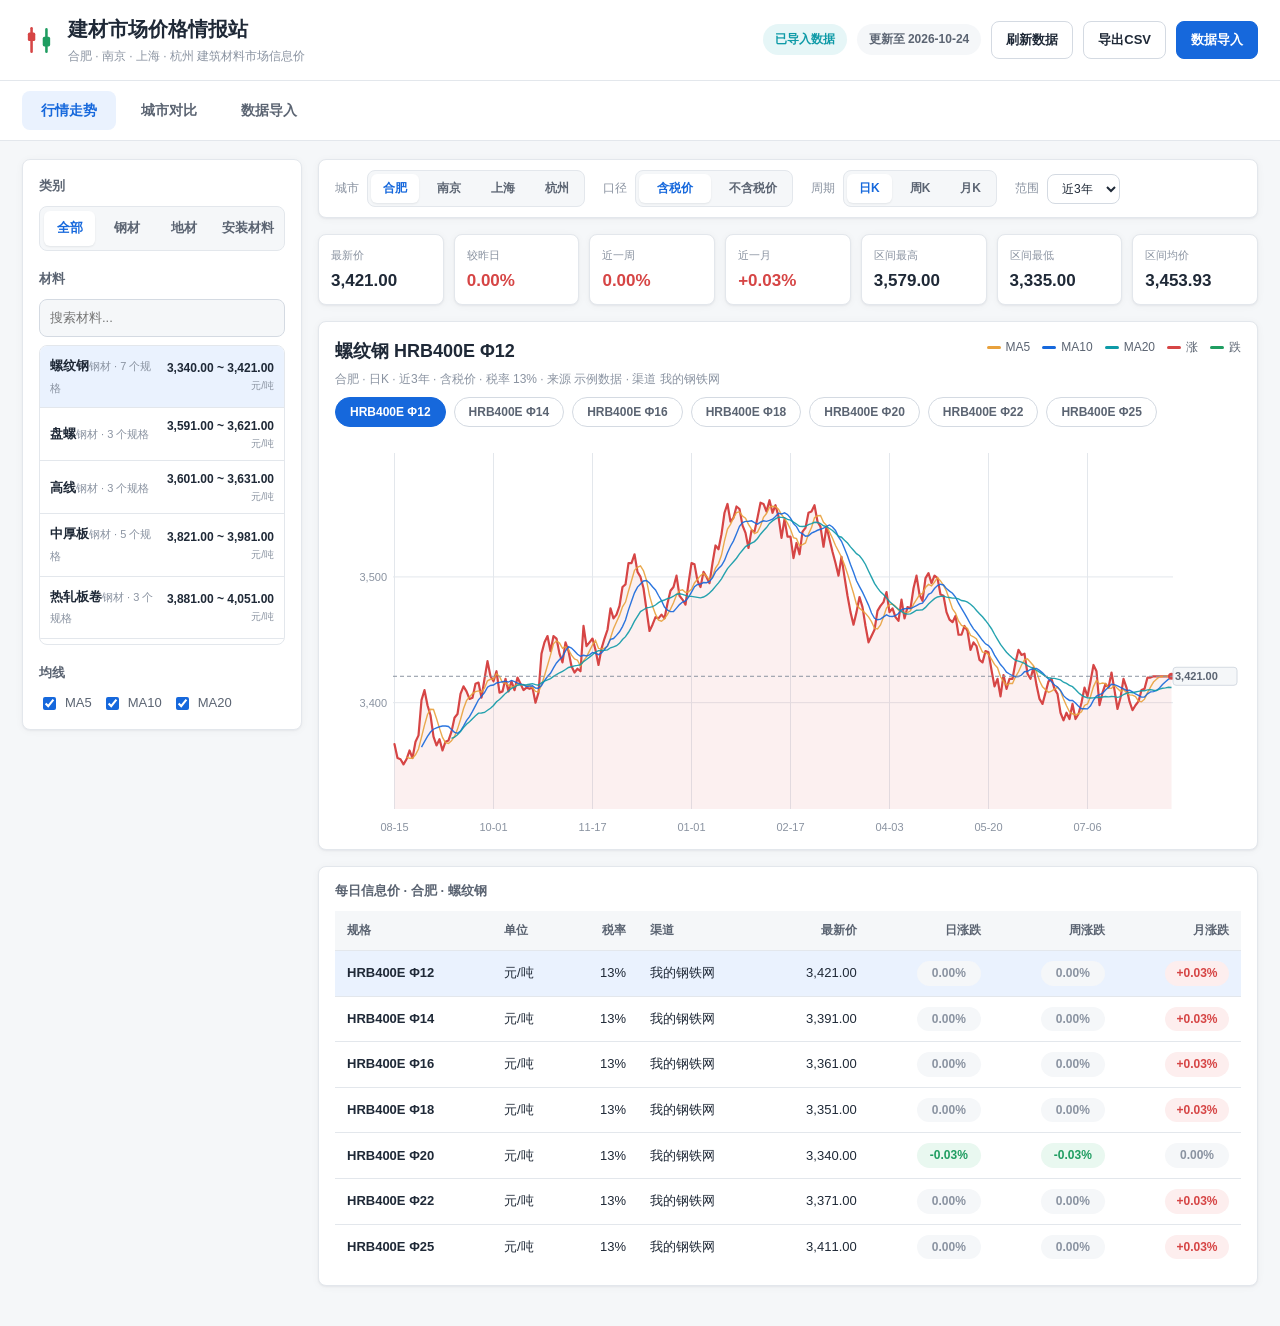
==== commit 4031b91d: "feat: 移除全网比价功能（京东/淘宝反爬无法稳定集成，下线面板）" ====
--- a/web/index.html
+++ b/web/index.html
@@ -6,7 +6,7 @@
   <meta name="color-scheme" content="light">
   <title>建材市场价格情报站</title>
   <link rel="icon" href="data:image/svg+xml,%3Csvg xmlns='http://www.w3.org/2000/svg' viewBox='0 0 32 32'%3E%3Crect x='4' y='9' width='7' height='9' rx='1.5' fill='%23d64545'/%3E%3Cline x1='7.5' y1='5' x2='7.5' y2='27' stroke='%23d64545' stroke-width='2.4'/%3E%3Crect x='21' y='13' width='7' height='9' rx='1.5' fill='%231f9d61'/%3E%3Cline x1='24.5' y1='6' x2='24.5' y2='27' stroke='%231f9d61' stroke-width='2.4'/%3E%3C/svg%3E">
-  <link rel="stylesheet" href="styles.css?v=20261024a">
+  <link rel="stylesheet" href="styles.css?v=20261026a">
 </head>
 <body>
   <header class="app-header">
@@ -47,7 +47,6 @@
           <div id="categorySeg" class="segmented"></div>
           <div class="panel-title">材料</div>
           <input id="materialSearch" class="search-input" type="search" placeholder="搜索材料..." autocomplete="off">
-          <button id="webSearchBtn" class="ws-open-btn" type="button">🔍 全网比价</button>
           <div id="materialList" class="material-list"></div>
           <div class="panel-title ma-title">均线</div>
           <div id="maToggles" class="ma-toggles">
@@ -105,16 +104,7 @@
         </div>
       </div>
 
-      <div class="panel web-search-panel hidden" id="webSearchPanel">
-        <div class="panel-title">全网比价 <span class="ws-sub">京东 / 淘宝 · 最相关 20 条</span></div>
-        <div class="ws-bar">
-          <input id="webSearchKw" class="search-input" type="search" placeholder="输入材料或商品关键词，如：不锈钢板 304、PPR水管、硅钢..." autocomplete="off">
-          <button id="webSearchGo" class="btn ws-go-btn" type="button">搜索</button>
-        </div>
-        <div id="webSearchStatus" class="ws-status"></div>
-        <div id="webSearchResults" class="ws-grid"></div>
-      </div>
-    </section>
+</section>
 
     <section id="view-compare" class="view">
       <div class="panel compare-toolbar">
@@ -241,7 +231,7 @@
   </main>
 
   <div id="toast" class="toast hidden" role="status"></div>
-  <script src="data.js?v=20261024a"></script>
-  <script src="app.js?v=20261024a"></script>
+  <script src="data.js?v=20261024b"></script>
+  <script src="app.js?v=20261026a"></script>
 </body>
 </html>
--- a/web/styles.css
+++ b/web/styles.css
@@ -1343,29 +1343,3 @@
     font-size: 12px;
   }
 }
-
-/* ===== 全网比价 ===== */
-.ws-open-btn{ margin: 8px 0 10px; width: 100%; padding: 8px 10px; border: 1px solid #d0d7de; border-radius: 8px; background: #f6f8fa; cursor: pointer; font-size: 13px; }
-.ws-open-btn:hover{ background: #eef2f6; }
-.ws-sub{ font-weight: normal; font-size: 12px; color: #656d76; margin-left: 8px; }
-.web-search-panel{ margin-top: 16px; }
-.ws-bar{ display: flex; gap: 8px; margin: 10px 0; }
-.ws-bar .search-input{ flex: 1; }
-.ws-go-btn{ padding: 8px 18px; border: none; border-radius: 8px; background: #1f6feb; color: #fff; cursor: pointer; font-size: 13px; }
-.ws-go-btn:hover{ background: #1858c4; }
-.ws-go-btn:disabled{ opacity: .6; cursor: wait; }
-.ws-status{ font-size: 13px; color: #656d76; min-height: 18px; margin-bottom: 8px; }
-.ws-status a{ color: #1f6feb; }
-.ws-grid{ display: grid; grid-template-columns: repeat(auto-fill, minmax(200px, 1fr)); gap: 12px; }
-.ws-card{ display: flex; flex-direction: column; gap: 8px; border: 1px solid #e1e4e8; border-radius: 10px; padding: 10px; text-decoration: none; color: inherit; background: #fff; transition: box-shadow .15s, transform .15s; }
-.ws-card:hover{ box-shadow: 0 4px 14px rgba(31,111,235,.15); transform: translateY(-2px); }
-.ws-img-box{ height: 150px; display: flex; align-items: center; justify-content: center; background: #f6f8fa; border-radius: 8px; overflow: hidden; }
-.ws-img-box img{ max-width: 100%; max-height: 100%; object-fit: contain; }
-.ws-noimg{ color: #8c959f; font-size: 12px; }
-.ws-title{ font-size: 13px; line-height: 1.45; max-height: 3.9em; overflow: hidden; display: -webkit-box; -webkit-line-clamp: 3; -webkit-box-orient: vertical; }
-.ws-meta{ display: flex; align-items: center; justify-content: space-between; margin-top: auto; }
-.ws-badge{ font-size: 11px; padding: 2px 8px; border-radius: 999px; color: #fff; }
-.ws-badge.src-jd{ background: #d64545; }
-.ws-badge.src-tb{ background: #ff6a00; }
-.ws-price{ font-size: 15px; font-weight: 700; color: #d64545; }
-@media (max-width: 640px){ .ws-grid{ grid-template-columns: repeat(2, 1fr); } .ws-img-box{ height: 110px; } }
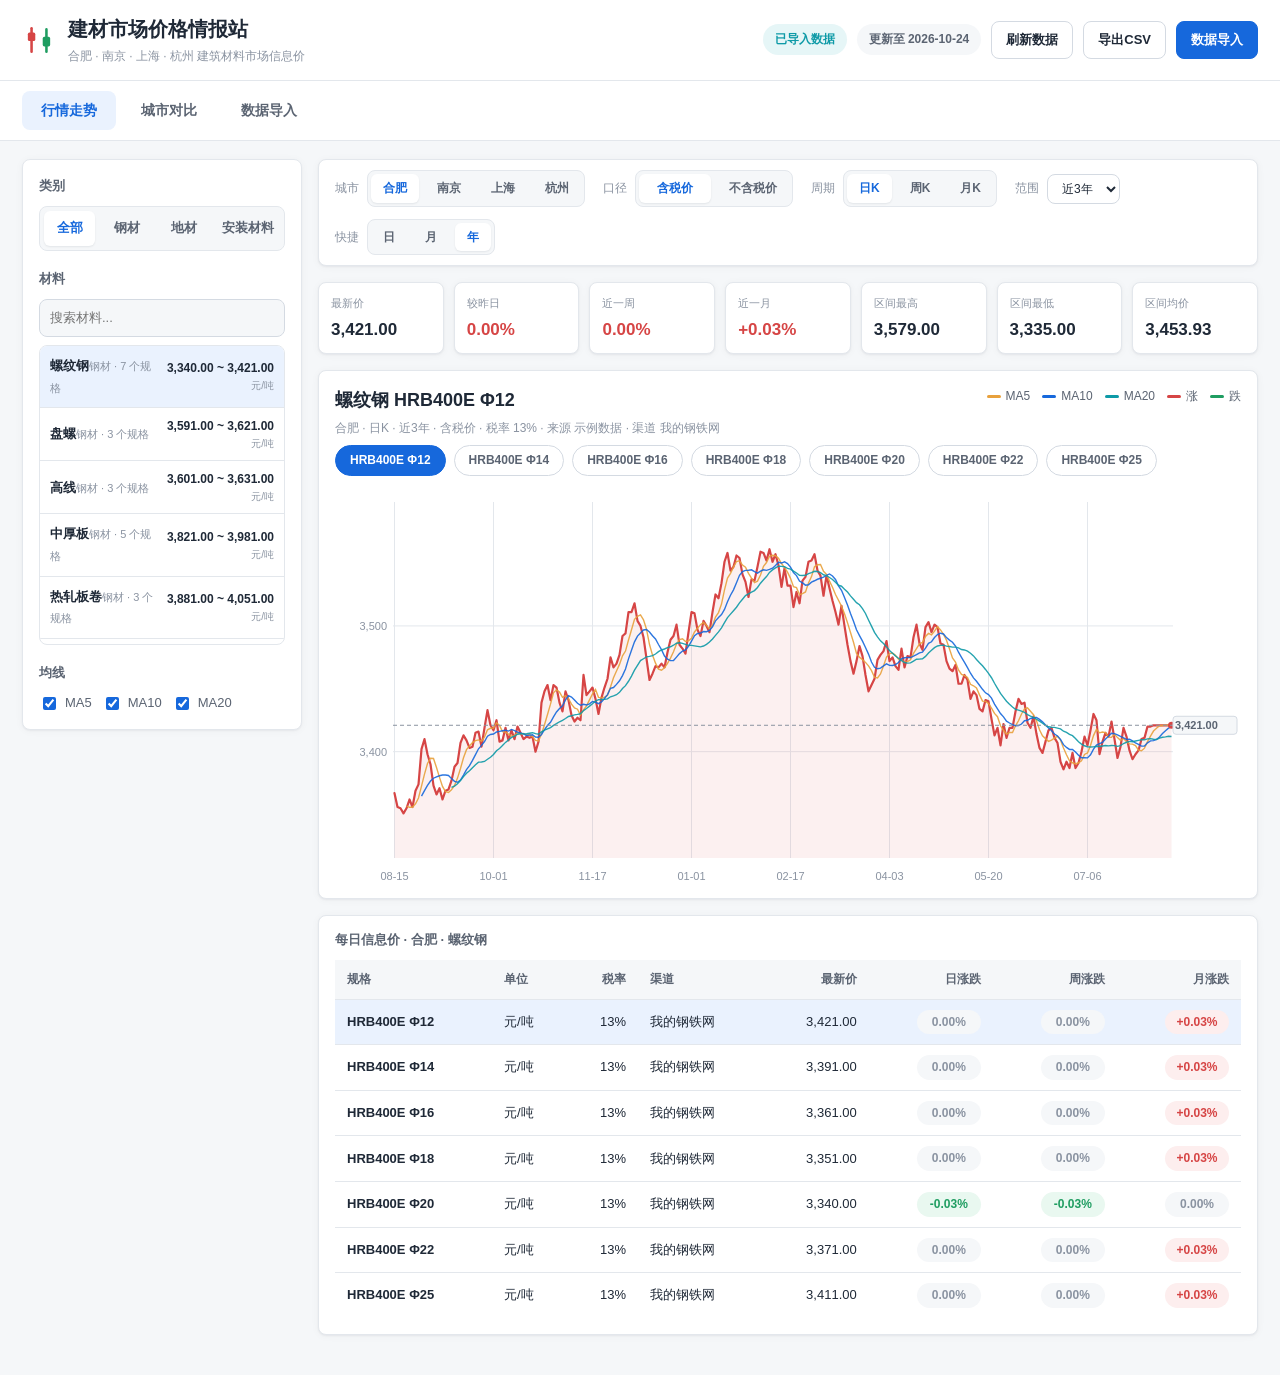
==== commit d7dde344: "feat: 范围下拉框旁新增 日/月/年 快捷范围按钮（日=近1月 月=近1年 年=近3年）" ====
--- a/web/index.html
+++ b/web/index.html
@@ -81,6 +81,14 @@
                 <option value="0">全部</option>
               </select>
             </div>
+            <div class="quick-group">
+              <span class="quick-label">快捷</span>
+              <div id="rangePresets" class="segmented">
+                <button class="seg-btn" type="button" data-months="1" title="近1个月逐日明细">日</button>
+                <button class="seg-btn" type="button" data-months="12" title="近1年">月</button>
+                <button class="seg-btn" type="button" data-months="36" title="近3年">年</button>
+              </div>
+            </div>
           </div>
           <div id="quoteStrip" class="quote-strip"></div>
           <div class="panel chart-panel">
@@ -232,6 +240,6 @@
 
   <div id="toast" class="toast hidden" role="status"></div>
   <script src="data.js?v=20261024b"></script>
-  <script src="app.js?v=20261026a"></script>
+  <script src="app.js?v=20261026b"></script>
 </body>
 </html>
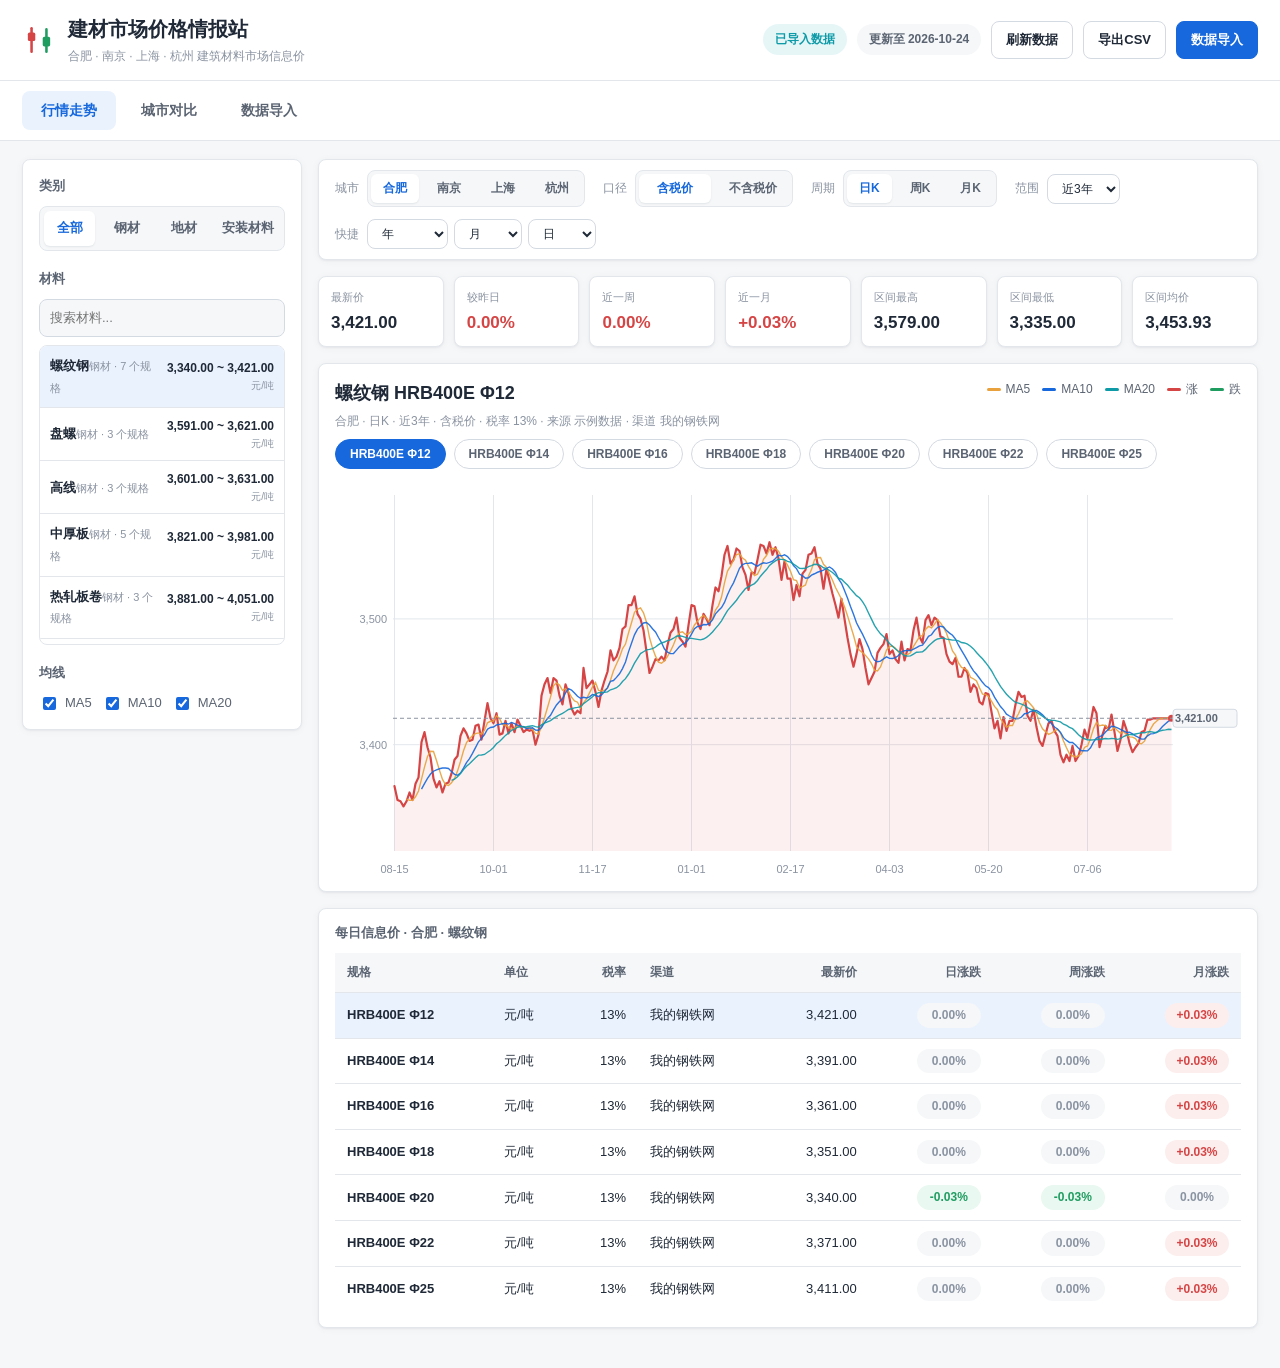
==== commit fbf62c0d: "feat: 快捷按钮升级为精确跳转下拉框（年=近3年/月=12个月/日=当月天数，选日高亮标记）" ====
--- a/web/index.html
+++ b/web/index.html
@@ -6,7 +6,7 @@
   <meta name="color-scheme" content="light">
   <title>建材市场价格情报站</title>
   <link rel="icon" href="data:image/svg+xml,%3Csvg xmlns='http://www.w3.org/2000/svg' viewBox='0 0 32 32'%3E%3Crect x='4' y='9' width='7' height='9' rx='1.5' fill='%23d64545'/%3E%3Cline x1='7.5' y1='5' x2='7.5' y2='27' stroke='%23d64545' stroke-width='2.4'/%3E%3Crect x='21' y='13' width='7' height='9' rx='1.5' fill='%231f9d61'/%3E%3Cline x1='24.5' y1='6' x2='24.5' y2='27' stroke='%231f9d61' stroke-width='2.4'/%3E%3C/svg%3E">
-  <link rel="stylesheet" href="styles.css?v=20261026a">
+  <link rel="stylesheet" href="styles.css?v=20261026c">
 </head>
 <body>
   <header class="app-header">
@@ -83,10 +83,10 @@
             </div>
             <div class="quick-group">
               <span class="quick-label">快捷</span>
-              <div id="rangePresets" class="segmented">
-                <button class="seg-btn" type="button" data-months="1" title="近1个月逐日明细">日</button>
-                <button class="seg-btn" type="button" data-months="12" title="近1年">月</button>
-                <button class="seg-btn" type="button" data-months="36" title="近3年">年</button>
+              <div id="jumpSelects" class="jump-selects">
+                <select id="yearJump" class="range-select" title="按年查看（近3年）"><option value="">年</option></select>
+                <select id="monthJump" class="range-select" title="按月查看（12个月）"><option value="">月</option></select>
+                <select id="dayJump" class="range-select" title="按日查看（所选月份的每一天）"><option value="">日</option></select>
               </div>
             </div>
           </div>
@@ -240,6 +240,6 @@
 
   <div id="toast" class="toast hidden" role="status"></div>
   <script src="data.js?v=20261024b"></script>
-  <script src="app.js?v=20261026b"></script>
+  <script src="app.js?v=20261026c"></script>
 </body>
 </html>
--- a/web/styles.css
+++ b/web/styles.css
@@ -1343,3 +1343,8 @@
     font-size: 12px;
   }
 }
+
+.jump-selects{ display:flex; gap:6px; align-items:center; }
+.jump-selects .range-select{ min-width:64px; }
+.focus-line{ stroke:#2f6bff; stroke-width:1.2; stroke-dasharray:4 3; opacity:0.85; }
+.focus-dot{ fill:#2f6bff; stroke:#ffffff; stroke-width:1.5; }
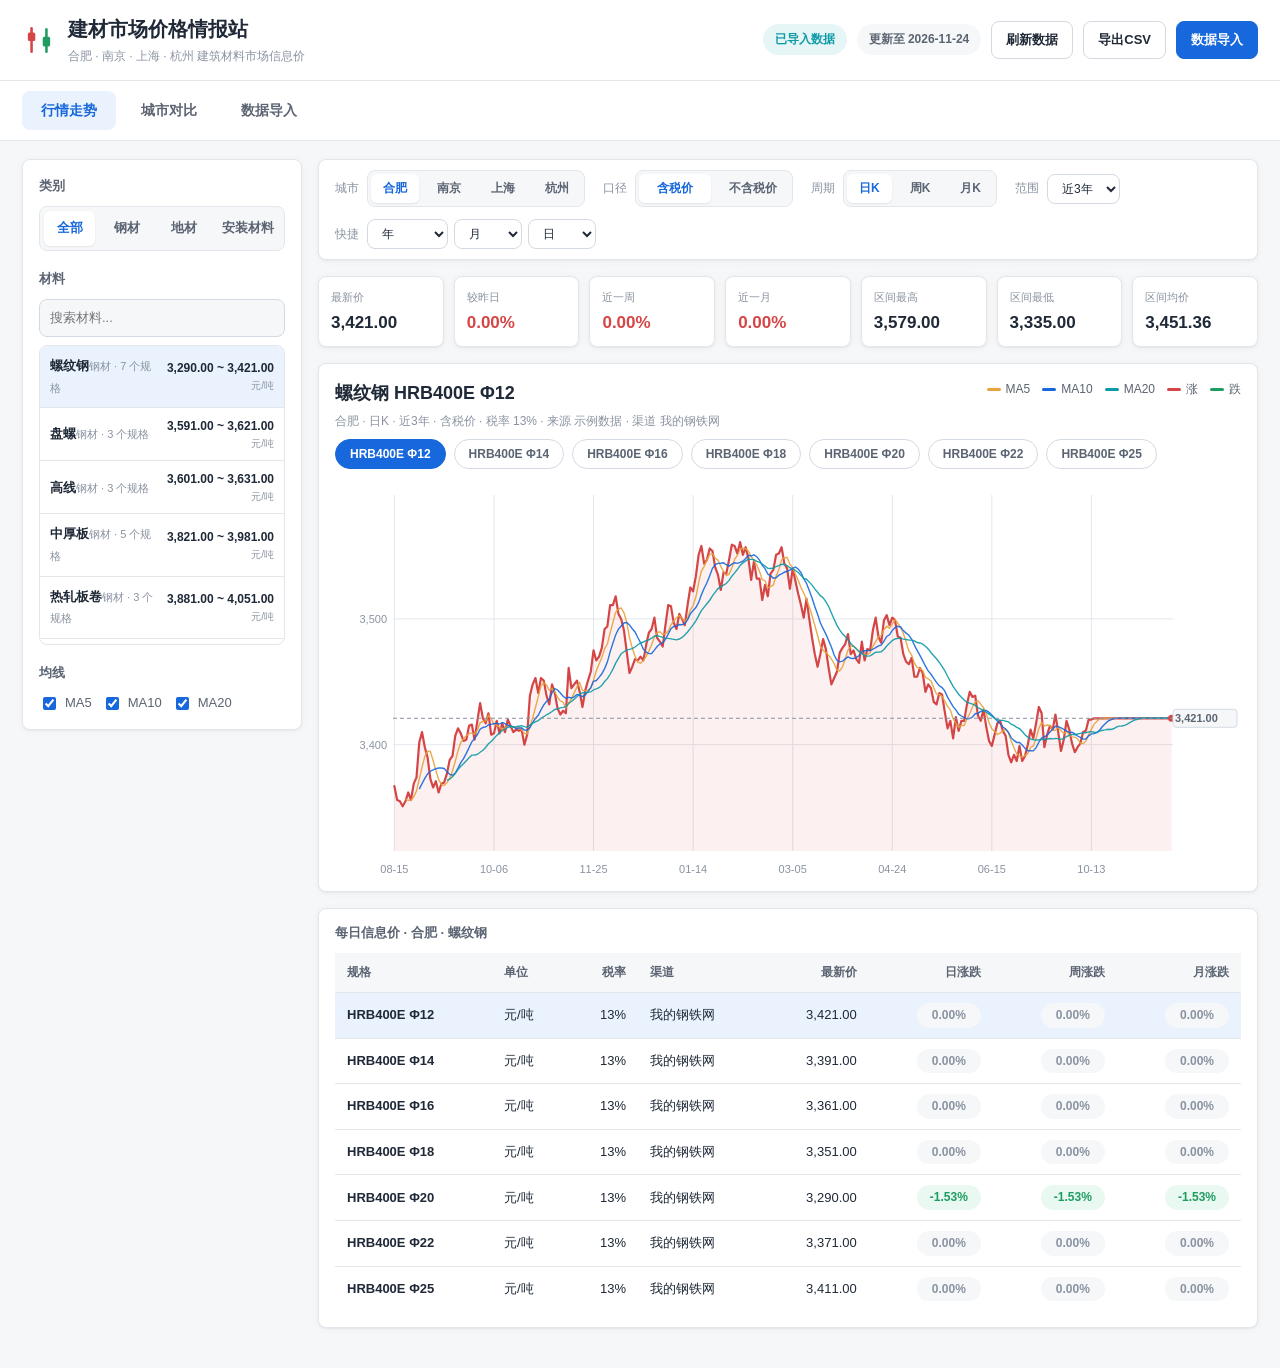
==== commit 5b1afe0a: "数据更新：接入合肥2026年11月信息价（混凝土泵送/非泵送、砂浆改元/m³）；版本号 20261124a" ====
--- a/web/index.html
+++ b/web/index.html
@@ -6,7 +6,7 @@
   <meta name="color-scheme" content="light">
   <title>建材市场价格情报站</title>
   <link rel="icon" href="data:image/svg+xml,%3Csvg xmlns='http://www.w3.org/2000/svg' viewBox='0 0 32 32'%3E%3Crect x='4' y='9' width='7' height='9' rx='1.5' fill='%23d64545'/%3E%3Cline x1='7.5' y1='5' x2='7.5' y2='27' stroke='%23d64545' stroke-width='2.4'/%3E%3Crect x='21' y='13' width='7' height='9' rx='1.5' fill='%231f9d61'/%3E%3Cline x1='24.5' y1='6' x2='24.5' y2='27' stroke='%231f9d61' stroke-width='2.4'/%3E%3C/svg%3E">
-  <link rel="stylesheet" href="styles.css?v=20261026c">
+  <link rel="stylesheet" href="styles.css?v=20261124a">
 </head>
 <body>
   <header class="app-header">
@@ -239,7 +239,7 @@
   </main>
 
   <div id="toast" class="toast hidden" role="status"></div>
-  <script src="data.js?v=20261024b"></script>
-  <script src="app.js?v=20261026c"></script>
+  <script src="data.js?v=20261124a"></script>
+  <script src="app.js?v=20261124a"></script>
 </body>
 </html>
